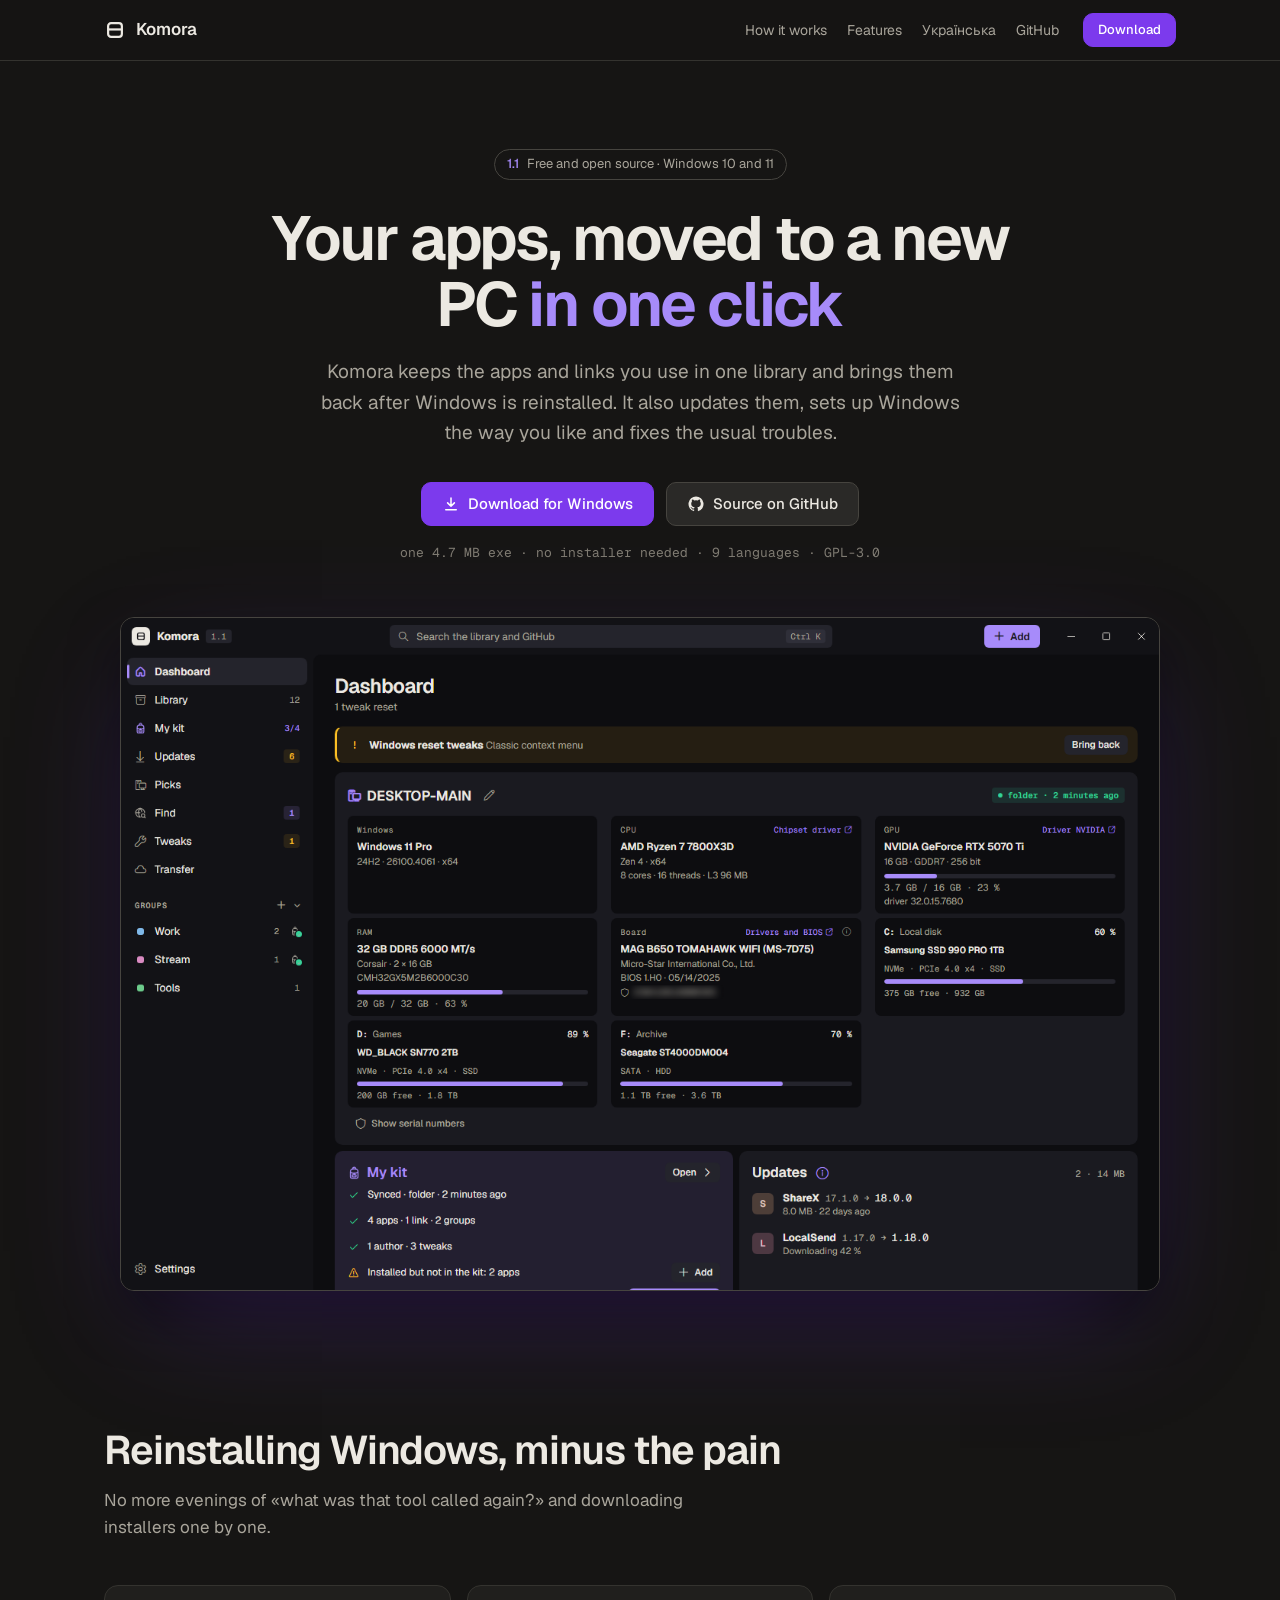
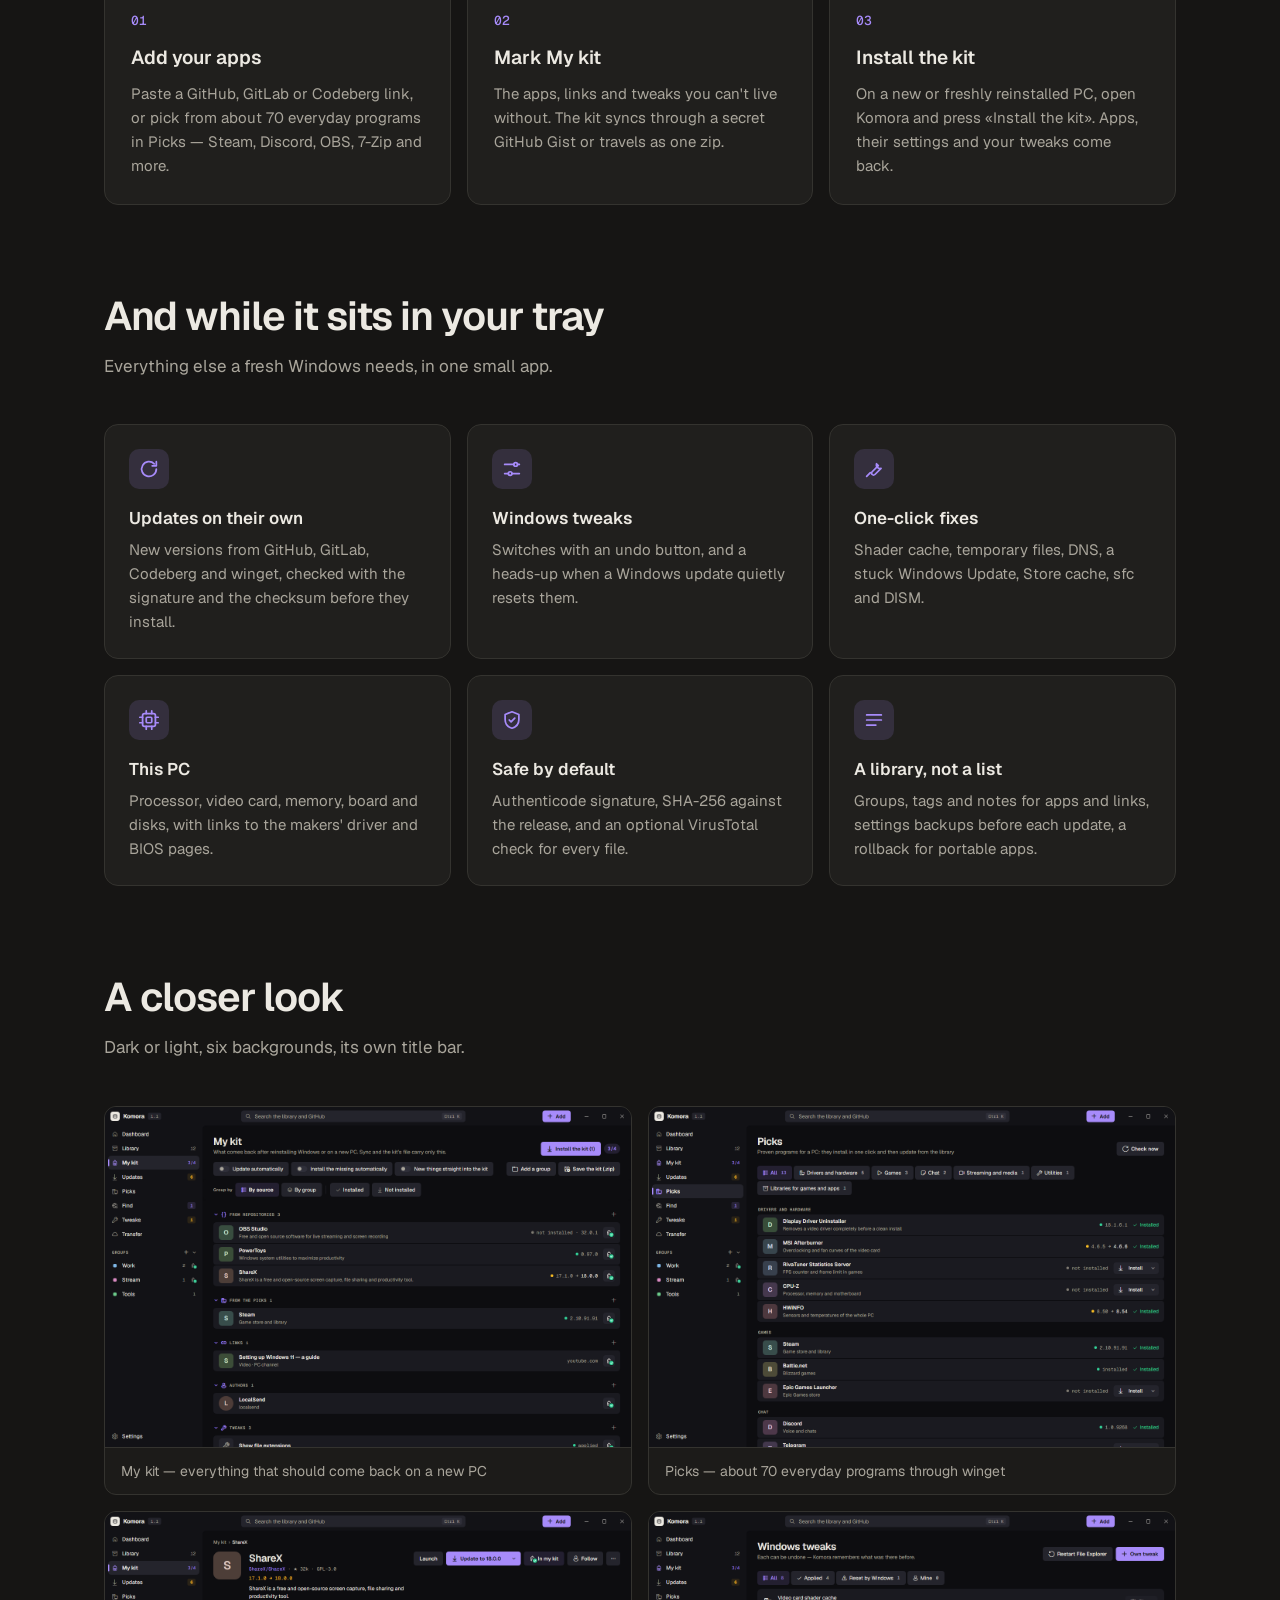
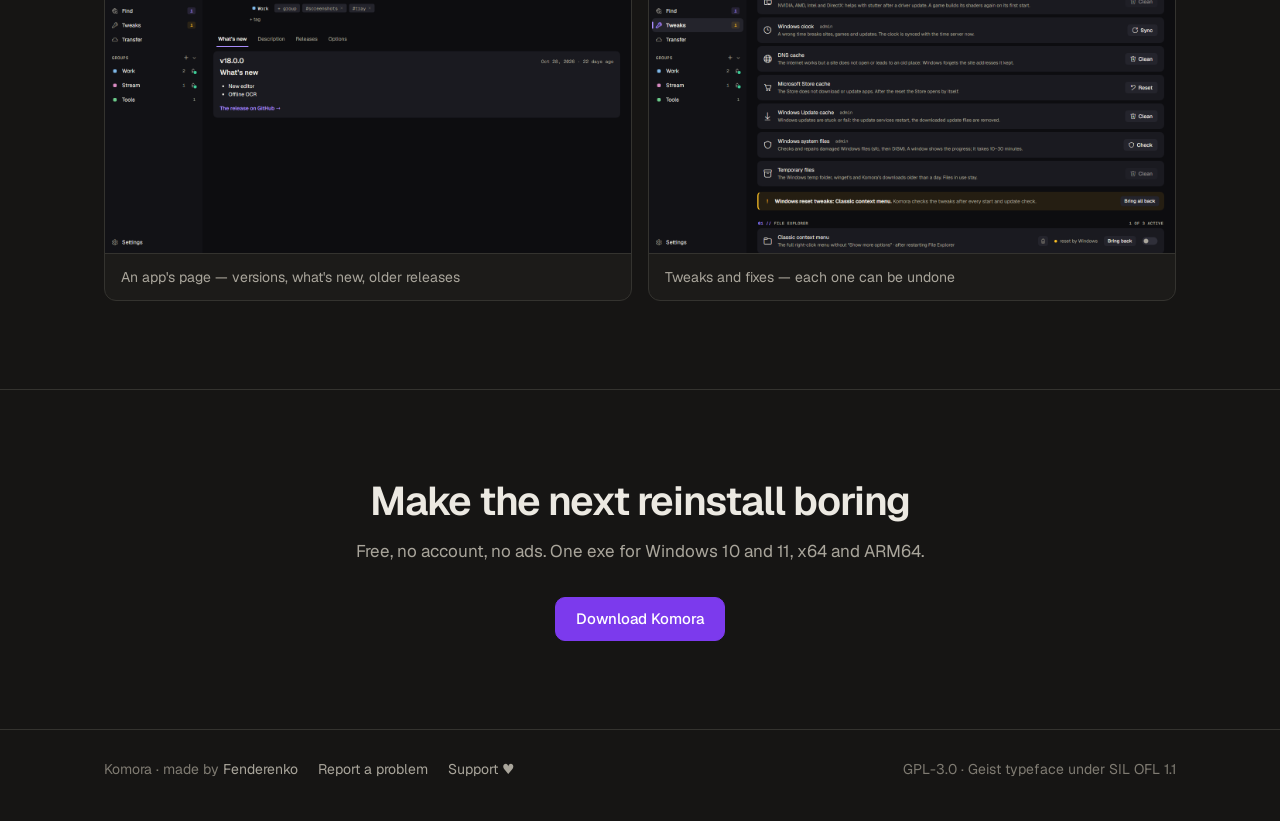
==== docs/index.html @ 3d6dcd1d "Komora 1.1.0: download pages, programs already on the PC, device charge in the tray - Download pages" ====
<!doctype html>
<html lang="en">
<head>
<meta charset="utf-8">
<meta name="viewport" content="width=device-width, initial-scale=1">
<title>Komora — Windows app manager: move your apps to a new PC</title>
<meta name="description" content="Komora is a free Windows app manager. Keep your apps and links in one library and get them back on a new or reinstalled PC in one click. Installs and updates from GitHub, GitLab, Codeberg and winget, plus Windows tweaks and fixes.">
<link rel="canonical" href="https://fenderenko.github.io/Komora/">
<link rel="alternate" hreflang="en" href="https://fenderenko.github.io/Komora/">
<link rel="alternate" hreflang="uk" href="https://fenderenko.github.io/Komora/uk.html">
<link rel="alternate" hreflang="x-default" href="https://fenderenko.github.io/Komora/">
<meta property="og:type" content="website">
<meta property="og:title" content="Komora — your apps, moved to a new PC in one click">
<meta property="og:description" content="A free Windows app manager: a library of your apps, My kit for a fresh Windows, updates from GitHub releases and winget, tweaks and fixes.">
<meta property="og:url" content="https://fenderenko.github.io/Komora/">
<meta property="og:image" content="https://fenderenko.github.io/Komora/home.png">
<meta name="twitter:card" content="summary_large_image">
<meta name="color-scheme" content="dark">
<link rel="icon" href="data:image/svg+xml,%3Csvg xmlns='http://www.w3.org/2000/svg' viewBox='0 0 24 24'%3E%3Crect width='24' height='24' rx='6' fill='%231c1b19'/%3E%3Cg fill='none' stroke='%23ece9e2' stroke-width='2.2' stroke-linejoin='round'%3E%3Crect x='5' y='5' width='14' height='14' rx='3'/%3E%3Cpath d='M5 11.4h14'/%3E%3C/g%3E%3C/svg%3E">
<script type="application/ld+json">
{"@context":"https://schema.org","@type":"SoftwareApplication","name":"Komora","operatingSystem":"Windows 10, Windows 11","applicationCategory":"UtilitiesApplication","description":"A free Windows app manager: keep your apps and links in one library and move them to a new or reinstalled PC in one click.","offers":{"@type":"Offer","price":"0","priceCurrency":"USD"},"downloadUrl":"https://github.com/Fenderenko/Komora/releases/latest","softwareVersion":"1.1.0","license":"https://www.gnu.org/licenses/gpl-3.0.html","author":{"@type":"Person","name":"Fenderenko","url":"https://github.com/Fenderenko"}}
</script>
<style>
@font-face { font-family: "Geist"; font-weight: 100 900; font-display: swap; src: url(fonts/geist-latin.woff2) format("woff2"); unicode-range: U+0000-00FF, U+2000-206F, U+2190-2193, U+2212; }
@font-face { font-family: "Geist"; font-weight: 100 900; font-display: swap; src: url(fonts/geist-cyrillic.woff2) format("woff2"); unicode-range: U+0400-045F, U+0490-0491, U+2116; }
@font-face { font-family: "Geist Mono"; font-weight: 100 900; font-display: swap; src: url(fonts/geistmono-latin.woff2) format("woff2"); unicode-range: U+0000-00FF, U+2000-206F; }
:root {
  --base: #1c1b19; --layer: #161514; --card: #201f1d; --btn: #2a2927; --btn-h: #34332f;
  --stroke: #34332f; --stroke2: #46443f; --fg: #ece9e2; --mu: #a9a59b; --mu2: #7f7b72;
  --acc: #a78bfa; --acc-fill: #7c3aed; --acc-soft: rgb(167 139 250 / .14);
  --sans: "Geist", "Segoe UI Variable Text", "Segoe UI", system-ui, sans-serif;
  --mono: "Geist Mono", "Cascadia Mono", Consolas, monospace;
}
* { box-sizing: border-box; }
html { scroll-behavior: smooth; }
body { margin: 0; background: var(--layer); color: var(--fg); font: 16px/1.6 var(--sans); -webkit-font-smoothing: antialiased; }
a { color: inherit; }
.wrap { max-width: 1120px; margin: 0 auto; padding: 0 24px; }
header { position: sticky; top: 0; z-index: 10; background: rgb(22 21 20 / .88); backdrop-filter: blur(10px); border-bottom: 1px solid var(--stroke); }
header .wrap { display: flex; align-items: center; gap: 24px; height: 60px; }
.brand { display: flex; align-items: center; gap: 10px; font-weight: 600; font-size: 17px; text-decoration: none; }
.mark { width: 22px; height: 22px; }
nav { display: flex; gap: 20px; margin-left: auto; font-size: 14px; color: var(--mu); }
nav a { text-decoration: none; }
nav a:hover { color: var(--fg); }
.btn { display: inline-flex; align-items: center; gap: 8px; height: 44px; padding: 0 20px; border-radius: 10px; font-size: 15px; font-weight: 500; text-decoration: none; border: 1px solid var(--stroke2); background: var(--btn); transition: background .15s; }
.btn:hover { background: var(--btn-h); }
.btn.pri { background: var(--acc-fill); border-color: var(--acc-fill); color: #fff; }
.btn.pri:hover { background: #8b5cf6; }
.btn.sm { height: 34px; padding: 0 14px; font-size: 13px; }
.btn svg { width: 18px; height: 18px; }
.hero { padding: 88px 0 48px; text-align: center; }
.pill { display: inline-flex; gap: 8px; align-items: center; padding: 4px 12px; border-radius: 99px; border: 1px solid var(--stroke2); color: var(--mu); font-size: 13px; margin-bottom: 26px; }
.pill b { color: var(--acc); font-weight: 500; }
h1 { font-size: clamp(36px, 6vw, 62px); line-height: 1.06; letter-spacing: -.035em; font-weight: 650; margin: 0 auto 20px; max-width: 820px; }
h1 em { font-style: normal; color: var(--acc); }
.lead { font-size: clamp(17px, 2vw, 19px); color: var(--mu); max-width: 640px; margin: 0 auto 34px; }
.cta { display: flex; gap: 12px; justify-content: center; flex-wrap: wrap; }
.meta { margin-top: 18px; font: 13px var(--mono); color: var(--mu2); }
.shot { margin: 56px auto 0; max-width: 1040px; border-radius: 14px; border: 1px solid var(--stroke2); overflow: hidden; background: var(--base); box-shadow: 0 40px 120px -20px rgb(124 58 237 / .25), 0 24px 48px rgb(0 0 0 / .5); }
.shot img { display: block; width: 100%; height: auto; }
section { padding: 88px 0; }
h2 { font-size: clamp(28px, 3.6vw, 40px); letter-spacing: -.025em; line-height: 1.15; font-weight: 620; margin: 0 0 14px; }
.sub { color: var(--mu); max-width: 620px; margin: 0 0 44px; font-size: 17px; }
.steps { display: grid; grid-template-columns: repeat(3, 1fr); gap: 16px; }
.step { background: var(--card); border: 1px solid var(--stroke); border-radius: 14px; padding: 26px; }
.step .n { font: 500 13px var(--mono); color: var(--acc); margin-bottom: 14px; }
.step h3 { margin: 0 0 8px; font-size: 19px; font-weight: 600; }
.step p { margin: 0; color: var(--mu); font-size: 15px; }
.feats { display: grid; grid-template-columns: repeat(3, 1fr); gap: 16px; }
.feat { background: var(--card); border: 1px solid var(--stroke); border-radius: 14px; padding: 24px; }
.feat .ic { width: 40px; height: 40px; border-radius: 10px; background: var(--acc-soft); color: var(--acc); display: grid; place-items: center; margin-bottom: 16px; }
.feat .ic svg { width: 22px; height: 22px; }
.feat h3 { margin: 0 0 6px; font-size: 17px; font-weight: 600; }
.feat p { margin: 0; color: var(--mu); font-size: 15px; }
.gal { display: grid; grid-template-columns: 1fr 1fr; gap: 16px; }
.gal figure { margin: 0; border: 1px solid var(--stroke); border-radius: 12px; overflow: hidden; background: var(--base); }
.gal img { display: block; width: 100%; height: auto; }
.gal figcaption { padding: 12px 16px; font-size: 14px; color: var(--mu); border-top: 1px solid var(--stroke); }
.final { text-align: center; border-top: 1px solid var(--stroke); }
.final .sub { margin: 0 auto 32px; }
footer { border-top: 1px solid var(--stroke); padding: 28px 0 40px; color: var(--mu2); font-size: 14px; }
footer .wrap { display: flex; gap: 20px; flex-wrap: wrap; align-items: center; }
footer a { text-decoration: none; color: var(--mu); }
footer a:hover { color: var(--fg); }
footer .sp { margin-left: auto; }
@media (max-width: 860px) {
  .steps, .feats { grid-template-columns: 1fr; }
  .gal { grid-template-columns: 1fr; }
  nav a.opt { display: none; }
  .hero { padding-top: 56px; }
  section { padding: 64px 0; }
}
</style>
</head>
<body>
<header><div class="wrap">
  <a class="brand" href="#"><svg class="mark" viewBox="0 0 24 24" fill="none" stroke="currentColor" stroke-width="2.4" stroke-linejoin="round"><rect x="4.5" y="4.5" width="15" height="15" rx="3.2"/><path d="M4.5 11.4h15"/></svg>Komora</a>
  <nav>
    <a class="opt" href="#how">How it works</a>
    <a class="opt" href="#features">Features</a>
    <a href="uk.html" hreflang="uk">Українська</a>
    <a href="https://github.com/Fenderenko/Komora">GitHub</a>
  </nav>
  <a class="btn sm pri" href="https://github.com/Fenderenko/Komora/releases/latest">Download</a>
</div></header>

<main>
<div class="wrap hero">
  <div class="pill"><b>1.1</b> Free and open source · Windows 10 and 11</div>
  <h1>Your apps, moved to a new PC <em>in one click</em></h1>
  <p class="lead">Komora keeps the apps and links you use in one library and brings them back after Windows is reinstalled. It also updates them, sets up Windows the way you like and fixes the usual troubles.</p>
  <div class="cta">
    <a class="btn pri" href="https://github.com/Fenderenko/Komora/releases/latest"><svg viewBox="0 0 24 24" fill="none" stroke="currentColor" stroke-width="2" stroke-linecap="round" stroke-linejoin="round"><path d="M12 4v11m0 0-4.5-4.5M12 15l4.5-4.5M5 19.5h14"/></svg>Download for Windows</a>
    <a class="btn" href="https://github.com/Fenderenko/Komora"><svg viewBox="0 0 24 24" fill="currentColor"><path d="M12 2a10 10 0 0 0-3.16 19.49c.5.09.68-.22.68-.48v-1.7c-2.78.6-3.37-1.34-3.37-1.34-.45-1.16-1.11-1.47-1.11-1.47-.91-.62.07-.6.07-.6 1 .07 1.53 1.03 1.53 1.03.89 1.52 2.34 1.08 2.91.83.09-.65.35-1.08.63-1.33-2.22-.25-4.55-1.11-4.55-4.94 0-1.09.39-1.98 1.03-2.68-.1-.25-.45-1.27.1-2.65 0 0 .84-.27 2.75 1.02a9.5 9.5 0 0 1 5 0c1.91-1.29 2.75-1.02 2.75-1.02.55 1.38.2 2.4.1 2.65.64.7 1.03 1.59 1.03 2.68 0 3.84-2.34 4.68-4.57 4.93.36.31.68.92.68 1.85v2.74c0 .27.18.58.69.48A10 10 0 0 0 12 2Z"/></svg>Source on GitHub</a>
  </div>
  <div class="meta">one 4.7 MB exe · no installer needed · 9 languages · GPL-3.0</div>
  <div class="shot"><img src="home.png" width="1360" height="880" alt="Komora's dashboard: this PC, updates ready to install and My kit"></div>
</div>

<section id="how"><div class="wrap">
  <h2>Reinstalling Windows, minus the pain</h2>
  <p class="sub">No more evenings of «what was that tool called again?» and downloading installers one by one.</p>
  <div class="steps">
    <div class="step"><div class="n">01</div><h3>Add your apps</h3><p>Paste a GitHub, GitLab or Codeberg link, or pick from about 70 everyday programs in Picks — Steam, Discord, OBS, 7-Zip and more.</p></div>
    <div class="step"><div class="n">02</div><h3>Mark My kit</h3><p>The apps, links and tweaks you can't live without. The kit syncs through a secret GitHub Gist or travels as one zip.</p></div>
    <div class="step"><div class="n">03</div><h3>Install the kit</h3><p>On a new or freshly reinstalled PC, open Komora and press «Install the kit». Apps, their settings and your tweaks come back.</p></div>
  </div>
</div></section>

<section id="features" style="padding-top:0"><div class="wrap">
  <h2>And while it sits in your tray</h2>
  <p class="sub">Everything else a fresh Windows needs, in one small app.</p>
  <div class="feats">
    <div class="feat"><div class="ic"><svg viewBox="0 0 24 24" fill="none" stroke="currentColor" stroke-width="1.9" stroke-linecap="round" stroke-linejoin="round"><path d="M20 12a8 8 0 1 1-2.3-5.6M20 4v4.5h-4.5"/></svg></div><h3>Updates on their own</h3><p>New versions from GitHub, GitLab, Codeberg and winget, checked with the signature and the checksum before they install.</p></div>
    <div class="feat"><div class="ic"><svg viewBox="0 0 24 24" fill="none" stroke="currentColor" stroke-width="1.9" stroke-linecap="round" stroke-linejoin="round"><path d="M4 7h10M18 7h2M4 17h4M12 17h8"/><circle cx="16" cy="7" r="2"/><circle cx="10" cy="17" r="2"/></svg></div><h3>Windows tweaks</h3><p>Switches with an undo button, and a heads-up when a Windows update quietly resets them.</p></div>
    <div class="feat"><div class="ic"><svg viewBox="0 0 24 24" fill="none" stroke="currentColor" stroke-width="1.9" stroke-linecap="round" stroke-linejoin="round"><path d="M14.7 6.3a4 4 0 0 0 5 5L13 18a2.1 2.1 0 0 1-3-3l6.7-6.7Z"/><path d="m4 20 4-4"/></svg></div><h3>One-click fixes</h3><p>Shader cache, temporary files, DNS, a stuck Windows Update, Store cache, sfc and DISM.</p></div>
    <div class="feat"><div class="ic"><svg viewBox="0 0 24 24" fill="none" stroke="currentColor" stroke-width="1.9" stroke-linecap="round" stroke-linejoin="round"><rect x="5" y="5" width="14" height="14" rx="2"/><rect x="9" y="9" width="6" height="6" rx="1"/><path d="M9 2v3M15 2v3M9 19v3M15 19v3M2 9h3M2 15h3M19 9h3M19 15h3"/></svg></div><h3>This PC</h3><p>Processor, video card, memory, board and disks, with links to the makers' driver and BIOS pages.</p></div>
    <div class="feat"><div class="ic"><svg viewBox="0 0 24 24" fill="none" stroke="currentColor" stroke-width="1.9" stroke-linecap="round" stroke-linejoin="round"><path d="M12 3 4.5 6v5.5c0 4.4 3.1 8.2 7.5 9.5 4.4-1.3 7.5-5.1 7.5-9.5V6Z"/><path d="m9 12 2 2 4-4"/></svg></div><h3>Safe by default</h3><p>Authenticode signature, SHA-256 against the release, and an optional VirusTotal check for every file.</p></div>
    <div class="feat"><div class="ic"><svg viewBox="0 0 24 24" fill="none" stroke="currentColor" stroke-width="1.9" stroke-linecap="round" stroke-linejoin="round"><path d="M4 6.5h16M4 12h16M4 17.5h10"/></svg></div><h3>A library, not a list</h3><p>Groups, tags and notes for apps and links, settings backups before each update, a rollback for portable apps.</p></div>
  </div>
</div></section>

<section style="padding-top:0"><div class="wrap">
  <h2>A closer look</h2>
  <p class="sub">Dark or light, six backgrounds, its own title bar.</p>
  <div class="gal">
    <figure><img src="kit.png" width="1360" height="880" loading="lazy" alt="My kit: install the kit, apps from repositories and Picks, links and tweaks"><figcaption>My kit — everything that should come back on a new PC</figcaption></figure>
    <figure><img src="picks.png" width="1360" height="880" loading="lazy" alt="Picks: everyday programs by category with install buttons"><figcaption>Picks — about 70 everyday programs through winget</figcaption></figure>
    <figure><img src="app.png" width="1360" height="880" loading="lazy" alt="An app's page: versions, what's new, releases and options"><figcaption>An app's page — versions, what's new, older releases</figcaption></figure>
    <figure><img src="tweaks.png" width="1360" height="880" loading="lazy" alt="Windows tweaks and one-click fixes"><figcaption>Tweaks and fixes — each one can be undone</figcaption></figure>
  </div>
</div></section>

<section class="final"><div class="wrap">
  <h2>Make the next reinstall boring</h2>
  <p class="sub">Free, no account, no ads. One exe for Windows 10 and 11, x64 and ARM64.</p>
  <div class="cta"><a class="btn pri" href="https://github.com/Fenderenko/Komora/releases/latest">Download Komora</a></div>
</div></section>
</main>

<footer><div class="wrap">
  <span>Komora · made by <a href="https://github.com/Fenderenko">Fenderenko</a></span>
  <a href="https://github.com/Fenderenko/Komora/issues">Report a problem</a>
  <a href="https://send.monobank.ua/jar/6VR4c6nxzz">Support ♥</a>
  <span class="sp">GPL-3.0 · Geist typeface under SIL OFL 1.1</span>
</div></footer>
</body>
</html>
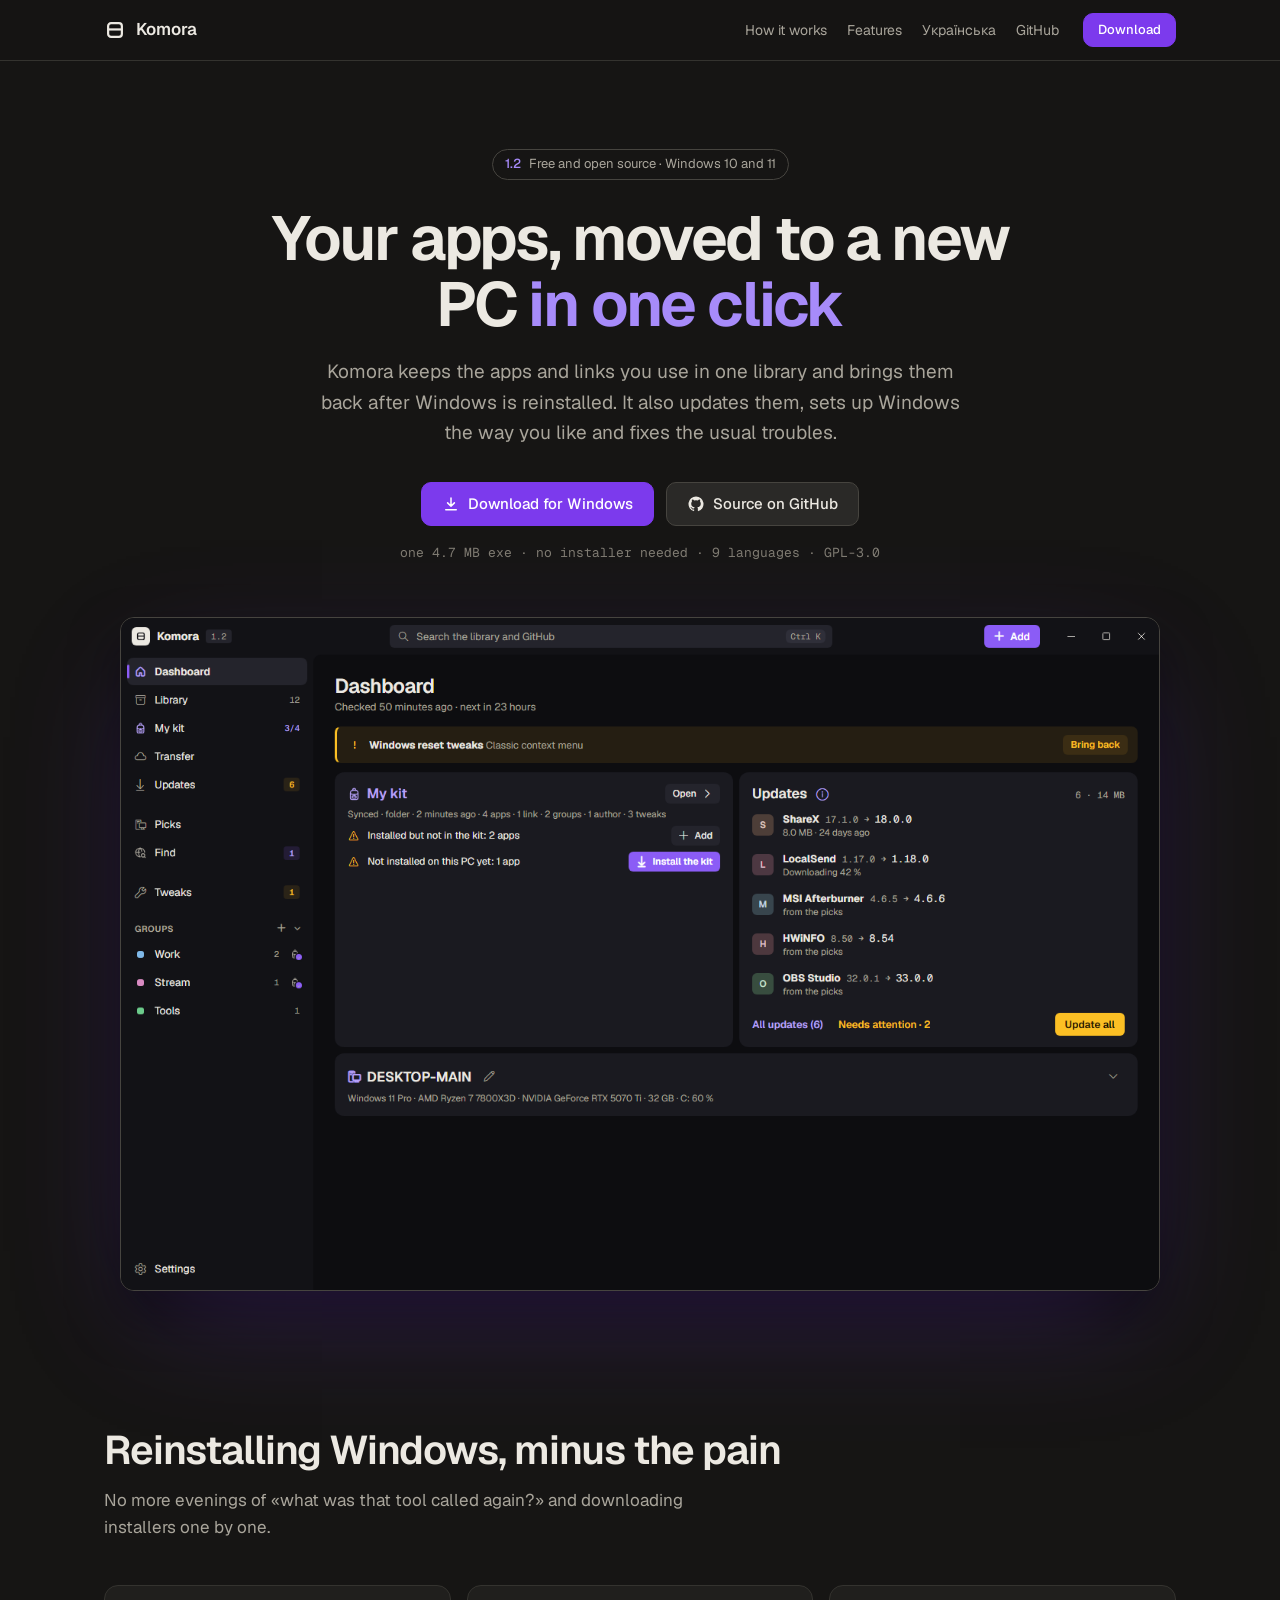
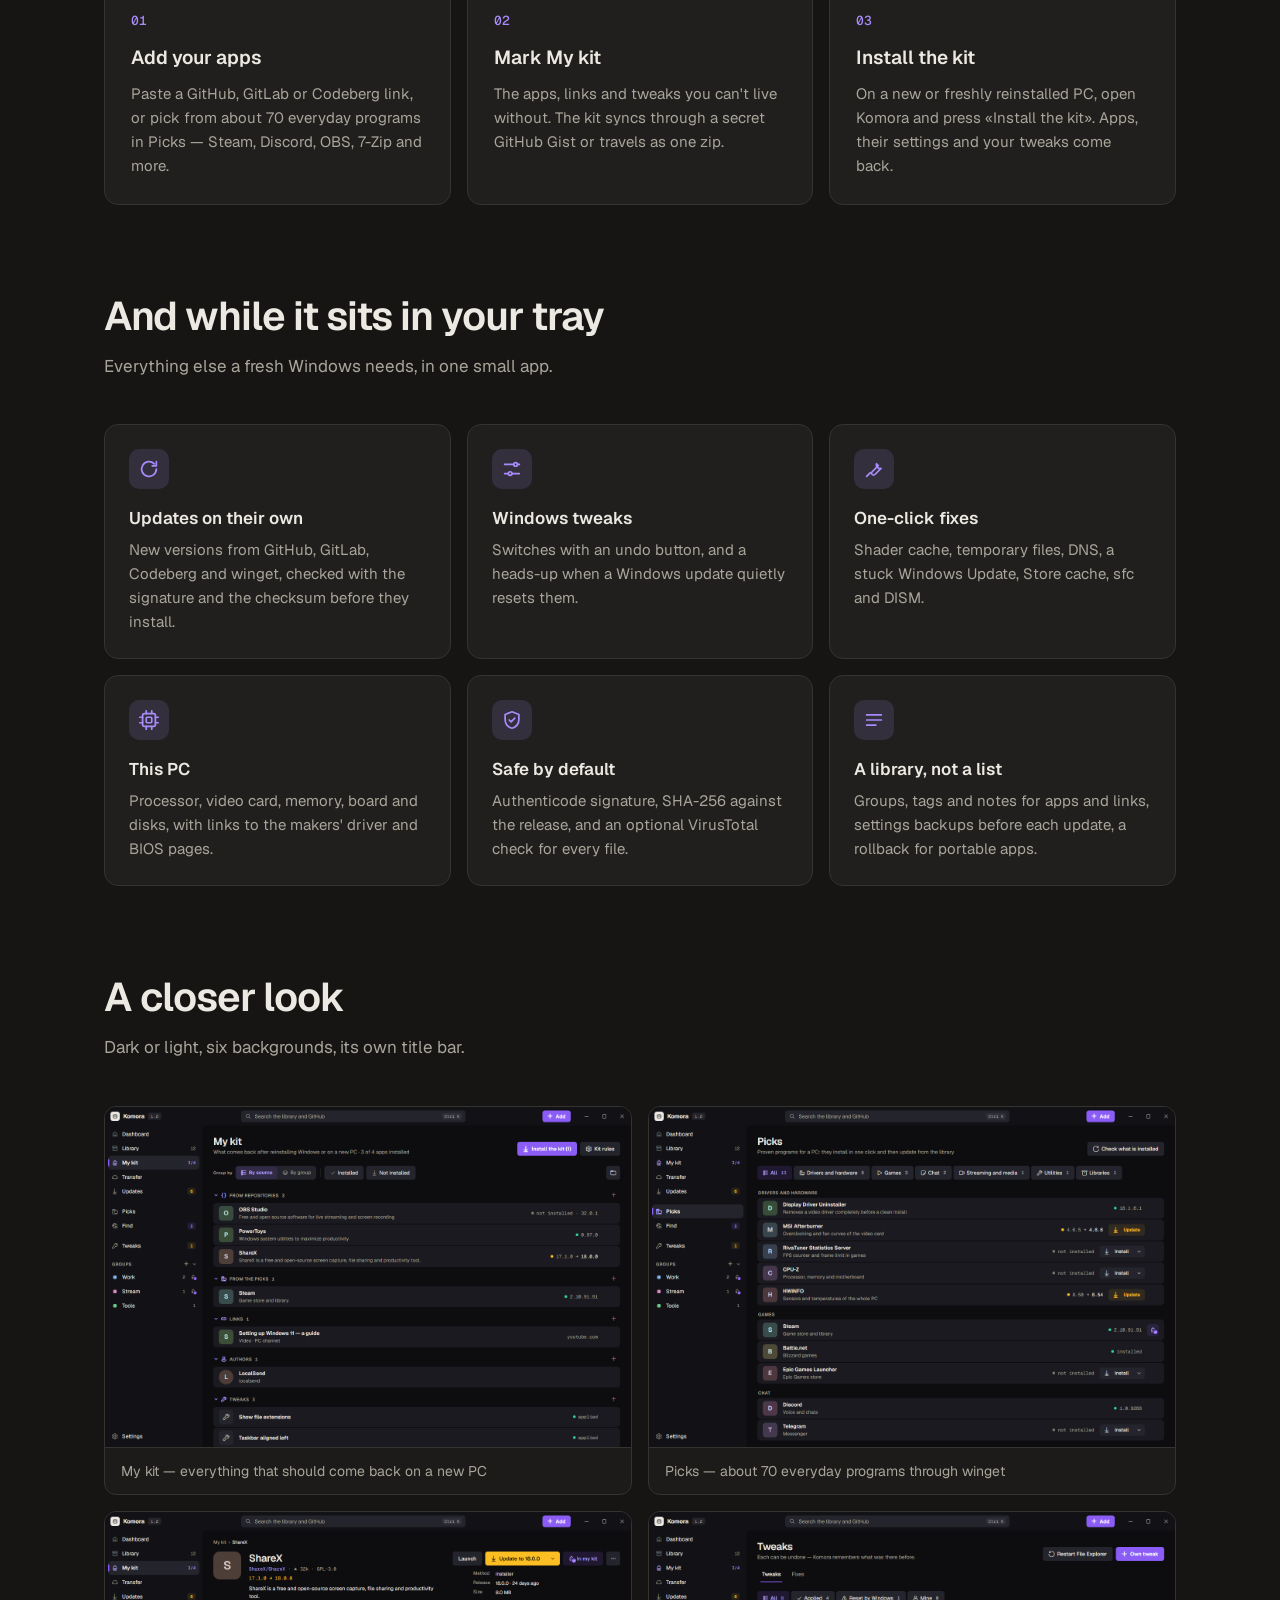
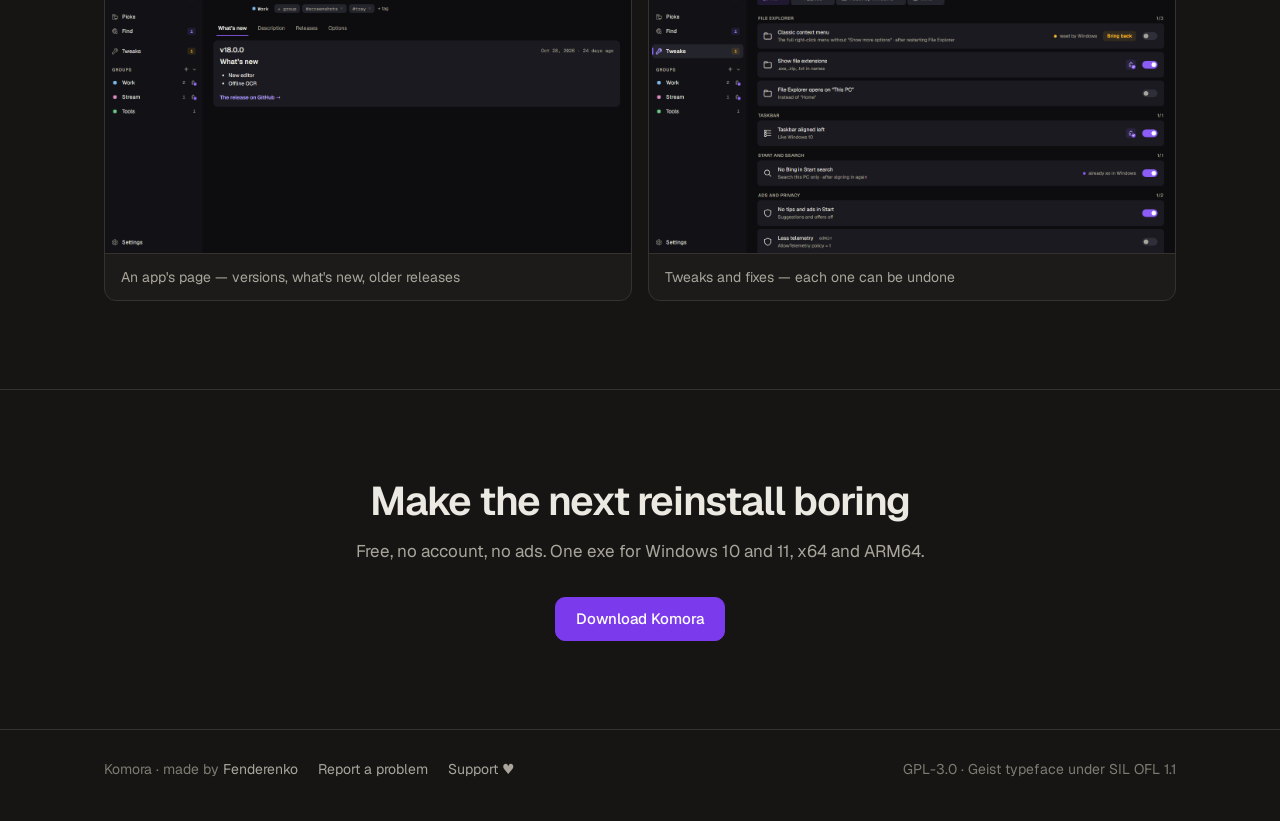
==== commit 691e4d36: "Komora 1.2.0: more devices in the tray, the update history and skipped versions, a reworked look Co-" ====
--- a/docs/index.html
+++ b/docs/index.html
@@ -18,7 +18,7 @@
 <meta name="color-scheme" content="dark">
 <link rel="icon" href="data:image/svg+xml,%3Csvg xmlns='http://www.w3.org/2000/svg' viewBox='0 0 24 24'%3E%3Crect width='24' height='24' rx='6' fill='%231c1b19'/%3E%3Cg fill='none' stroke='%23ece9e2' stroke-width='2.2' stroke-linejoin='round'%3E%3Crect x='5' y='5' width='14' height='14' rx='3'/%3E%3Cpath d='M5 11.4h14'/%3E%3C/g%3E%3C/svg%3E">
 <script type="application/ld+json">
-{"@context":"https://schema.org","@type":"SoftwareApplication","name":"Komora","operatingSystem":"Windows 10, Windows 11","applicationCategory":"UtilitiesApplication","description":"A free Windows app manager: keep your apps and links in one library and move them to a new or reinstalled PC in one click.","offers":{"@type":"Offer","price":"0","priceCurrency":"USD"},"downloadUrl":"https://github.com/Fenderenko/Komora/releases/latest","softwareVersion":"1.1.0","license":"https://www.gnu.org/licenses/gpl-3.0.html","author":{"@type":"Person","name":"Fenderenko","url":"https://github.com/Fenderenko"}}
+{"@context":"https://schema.org","@type":"SoftwareApplication","name":"Komora","operatingSystem":"Windows 10, Windows 11","applicationCategory":"UtilitiesApplication","description":"A free Windows app manager: keep your apps and links in one library and move them to a new or reinstalled PC in one click.","offers":{"@type":"Offer","price":"0","priceCurrency":"USD"},"downloadUrl":"https://github.com/Fenderenko/Komora/releases/latest","softwareVersion":"1.2.0","license":"https://www.gnu.org/licenses/gpl-3.0.html","author":{"@type":"Person","name":"Fenderenko","url":"https://github.com/Fenderenko"}}
 </script>
 <style>
 @font-face { font-family: "Geist"; font-weight: 100 900; font-display: swap; src: url(fonts/geist-latin.woff2) format("woff2"); unicode-range: U+0000-00FF, U+2000-206F, U+2190-2193, U+2212; }
@@ -107,7 +107,7 @@
 
 <main>
 <div class="wrap hero">
-  <div class="pill"><b>1.1</b> Free and open source · Windows 10 and 11</div>
+  <div class="pill"><b>1.2</b> Free and open source · Windows 10 and 11</div>
   <h1>Your apps, moved to a new PC <em>in one click</em></h1>
   <p class="lead">Komora keeps the apps and links you use in one library and brings them back after Windows is reinstalled. It also updates them, sets up Windows the way you like and fixes the usual troubles.</p>
   <div class="cta">
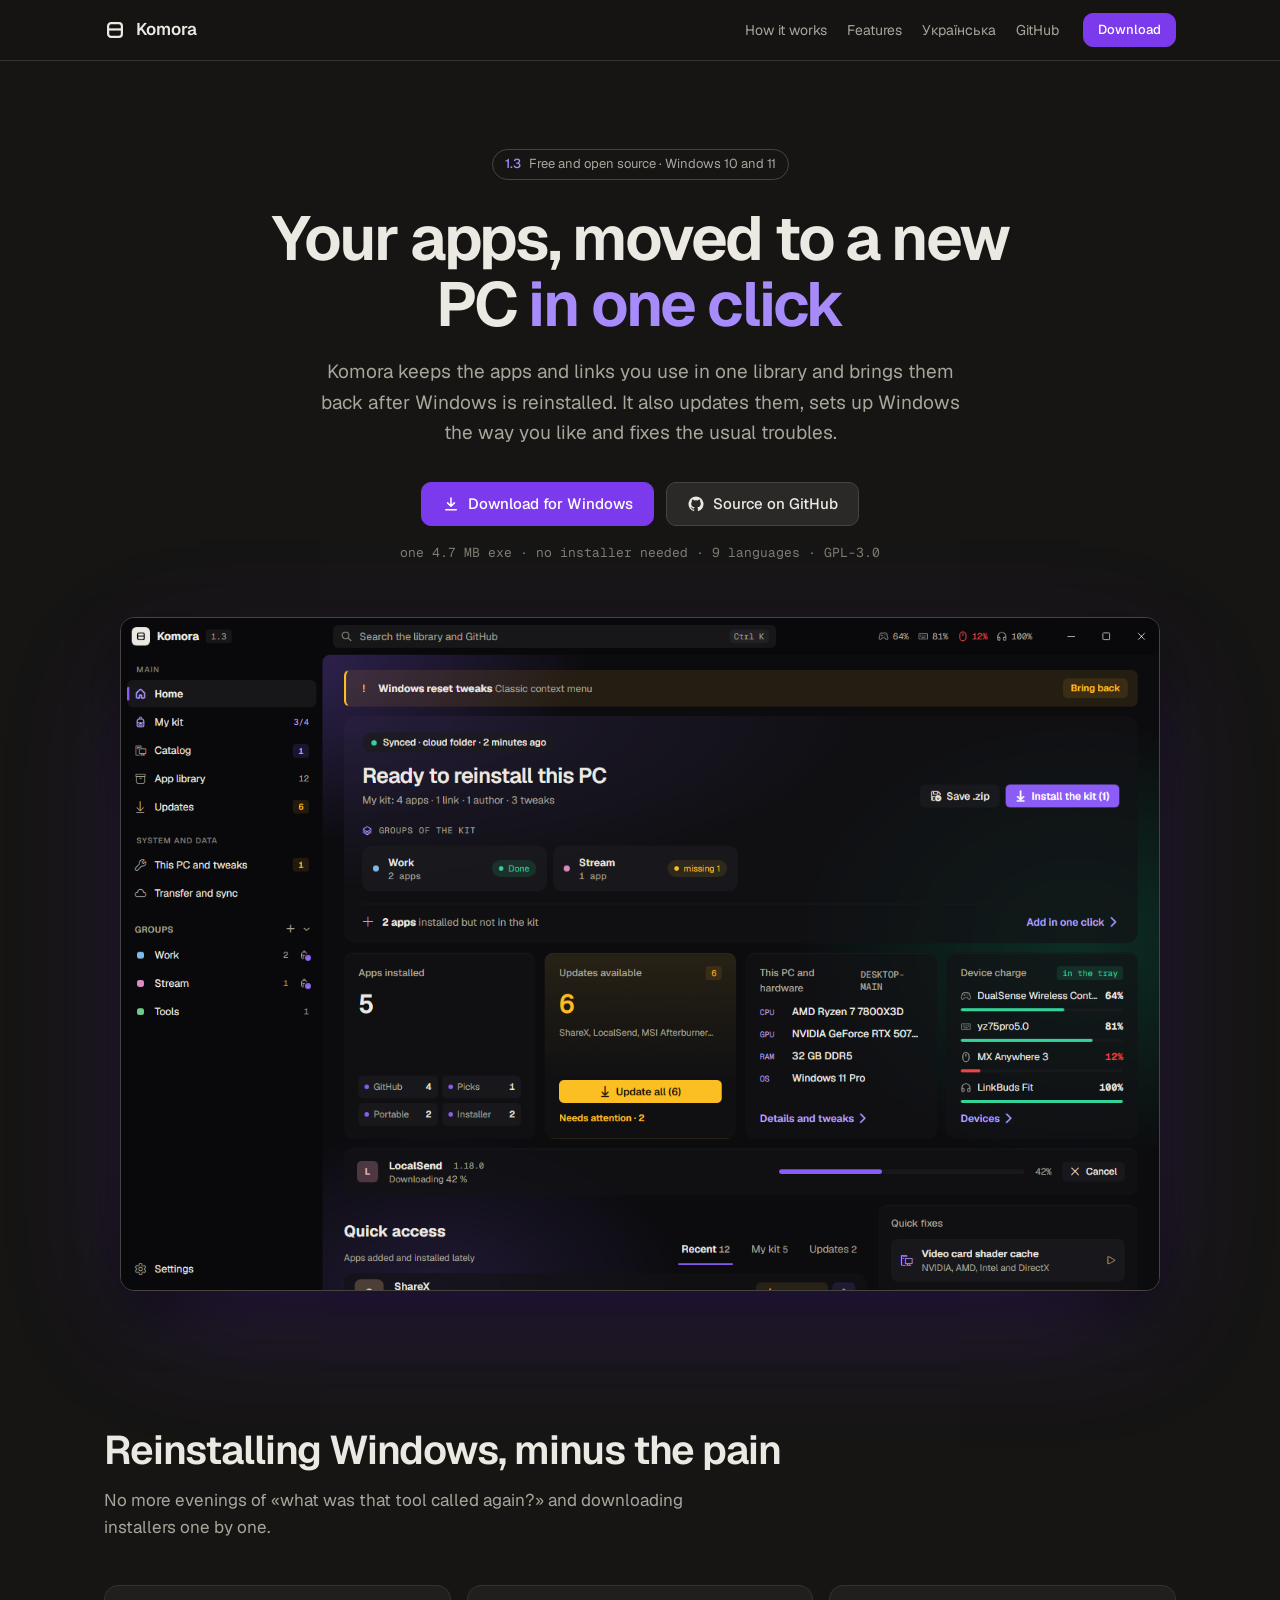
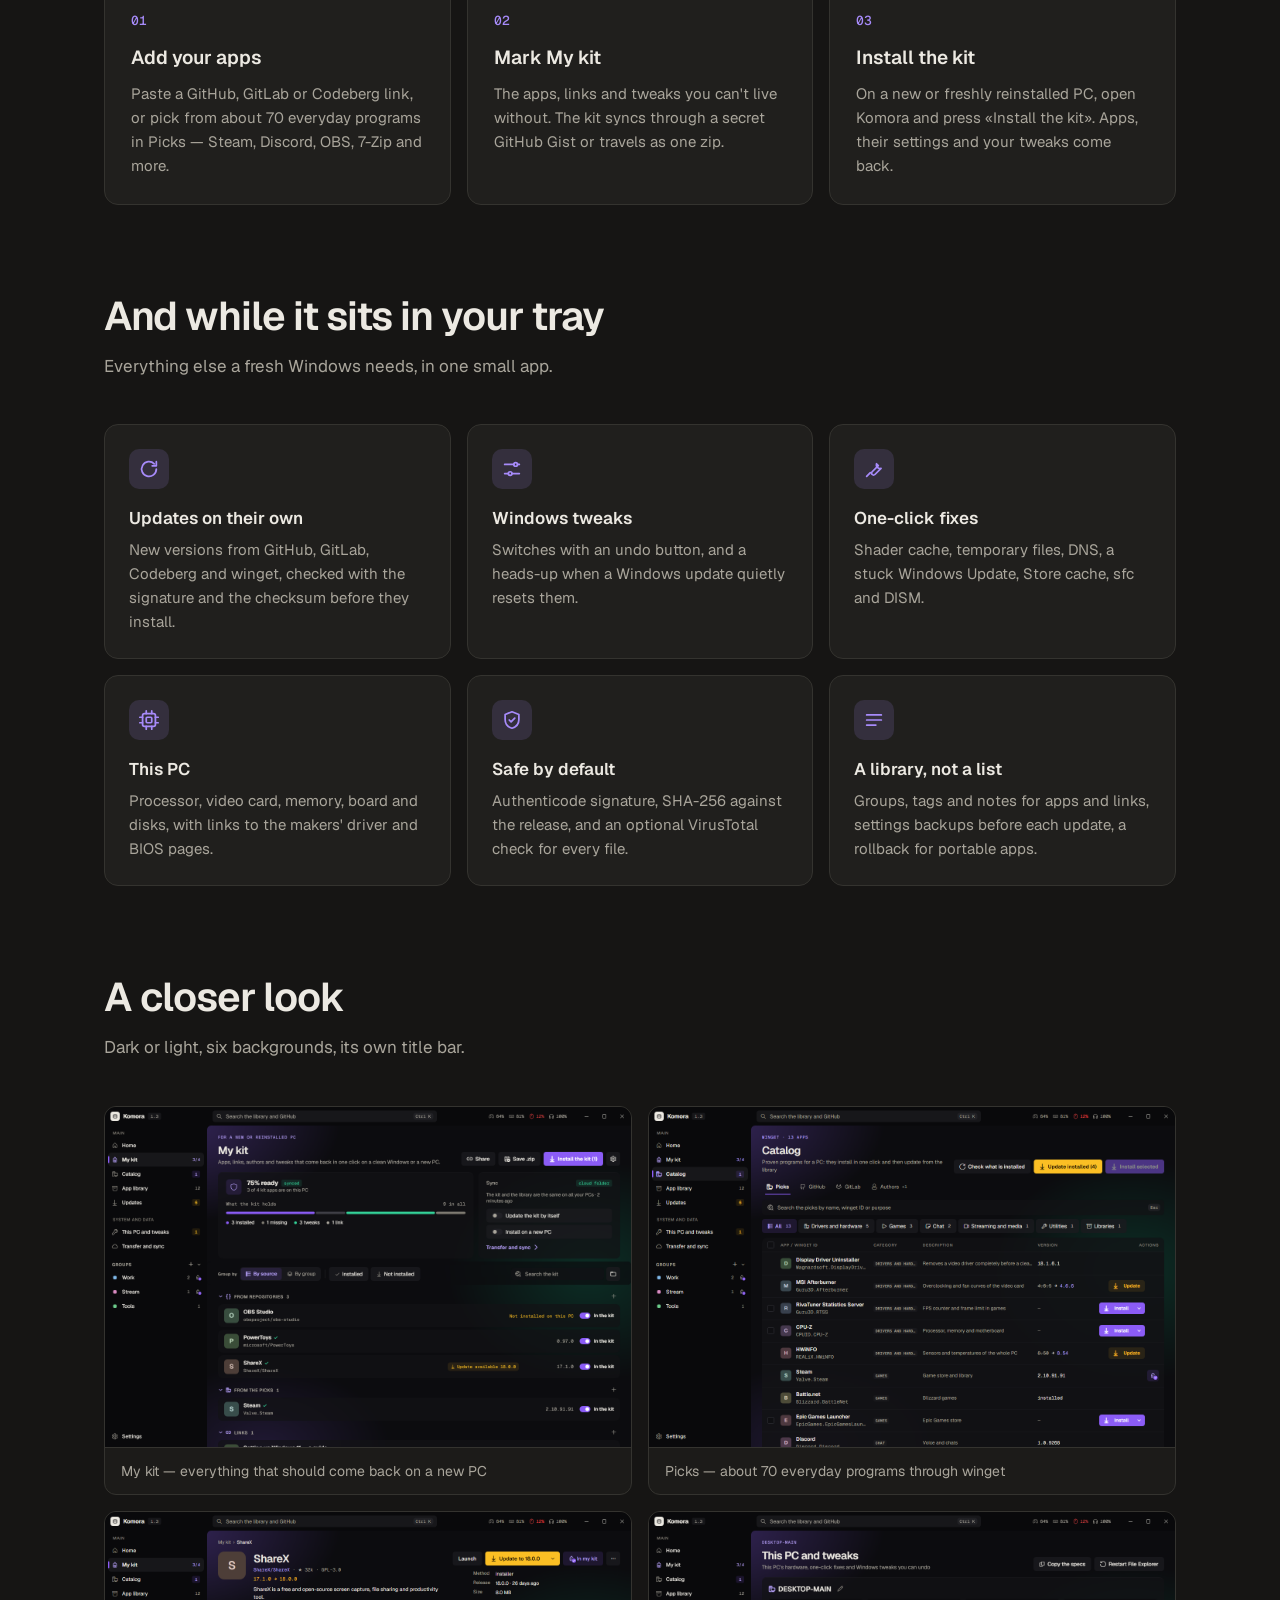
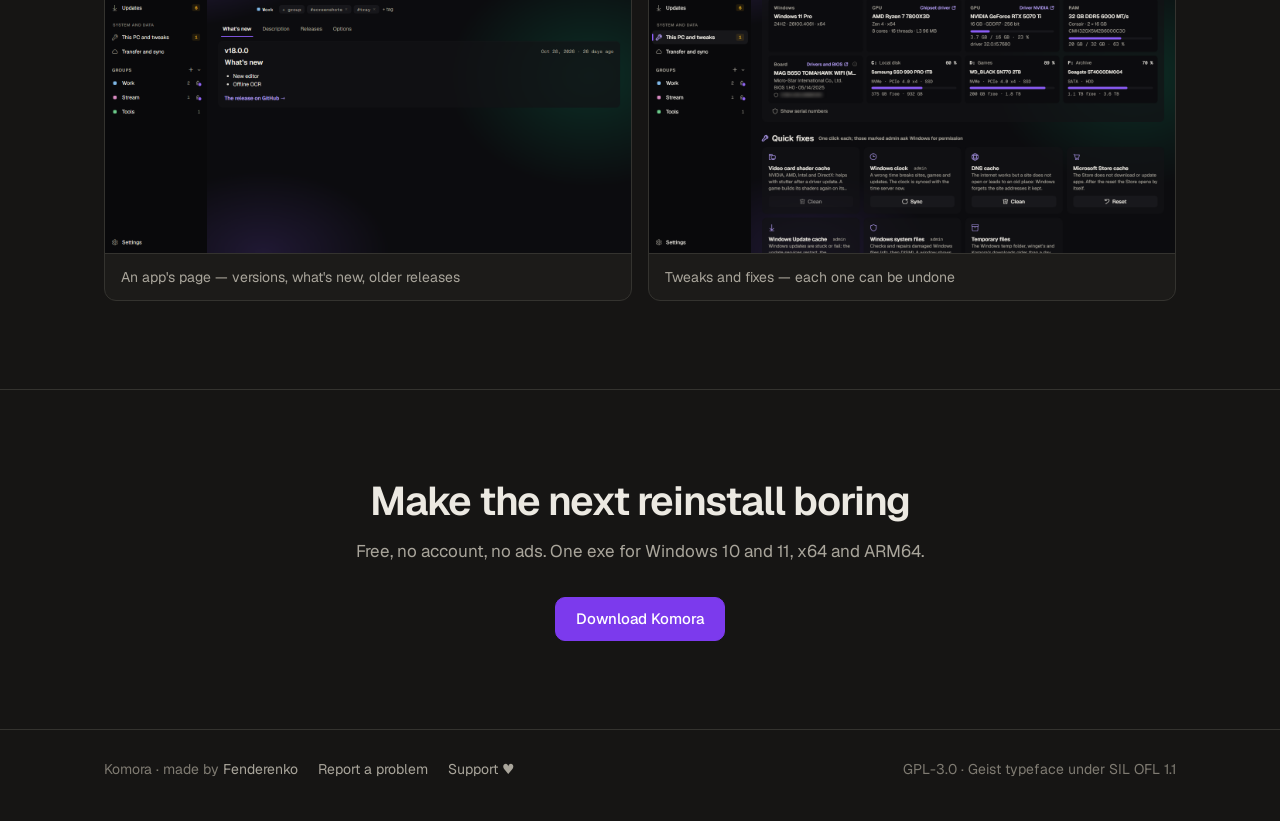
==== commit bf1122b9: "Komora 1.3.0: a new look, the library as a table, Catalog, faster Picks icons Co-Authored-By: Claude" ====
--- a/docs/index.html
+++ b/docs/index.html
@@ -18,7 +18,7 @@
 <meta name="color-scheme" content="dark">
 <link rel="icon" href="data:image/svg+xml,%3Csvg xmlns='http://www.w3.org/2000/svg' viewBox='0 0 24 24'%3E%3Crect width='24' height='24' rx='6' fill='%231c1b19'/%3E%3Cg fill='none' stroke='%23ece9e2' stroke-width='2.2' stroke-linejoin='round'%3E%3Crect x='5' y='5' width='14' height='14' rx='3'/%3E%3Cpath d='M5 11.4h14'/%3E%3C/g%3E%3C/svg%3E">
 <script type="application/ld+json">
-{"@context":"https://schema.org","@type":"SoftwareApplication","name":"Komora","operatingSystem":"Windows 10, Windows 11","applicationCategory":"UtilitiesApplication","description":"A free Windows app manager: keep your apps and links in one library and move them to a new or reinstalled PC in one click.","offers":{"@type":"Offer","price":"0","priceCurrency":"USD"},"downloadUrl":"https://github.com/Fenderenko/Komora/releases/latest","softwareVersion":"1.2.0","license":"https://www.gnu.org/licenses/gpl-3.0.html","author":{"@type":"Person","name":"Fenderenko","url":"https://github.com/Fenderenko"}}
+{"@context":"https://schema.org","@type":"SoftwareApplication","name":"Komora","operatingSystem":"Windows 10, Windows 11","applicationCategory":"UtilitiesApplication","description":"A free Windows app manager: keep your apps and links in one library and move them to a new or reinstalled PC in one click.","offers":{"@type":"Offer","price":"0","priceCurrency":"USD"},"downloadUrl":"https://github.com/Fenderenko/Komora/releases/latest","softwareVersion":"1.3.0","license":"https://www.gnu.org/licenses/gpl-3.0.html","author":{"@type":"Person","name":"Fenderenko","url":"https://github.com/Fenderenko"}}
 </script>
 <style>
 @font-face { font-family: "Geist"; font-weight: 100 900; font-display: swap; src: url(fonts/geist-latin.woff2) format("woff2"); unicode-range: U+0000-00FF, U+2000-206F, U+2190-2193, U+2212; }
@@ -107,7 +107,7 @@
 
 <main>
 <div class="wrap hero">
-  <div class="pill"><b>1.2</b> Free and open source · Windows 10 and 11</div>
+  <div class="pill"><b>1.3</b> Free and open source · Windows 10 and 11</div>
   <h1>Your apps, moved to a new PC <em>in one click</em></h1>
   <p class="lead">Komora keeps the apps and links you use in one library and brings them back after Windows is reinstalled. It also updates them, sets up Windows the way you like and fixes the usual troubles.</p>
   <div class="cta">
